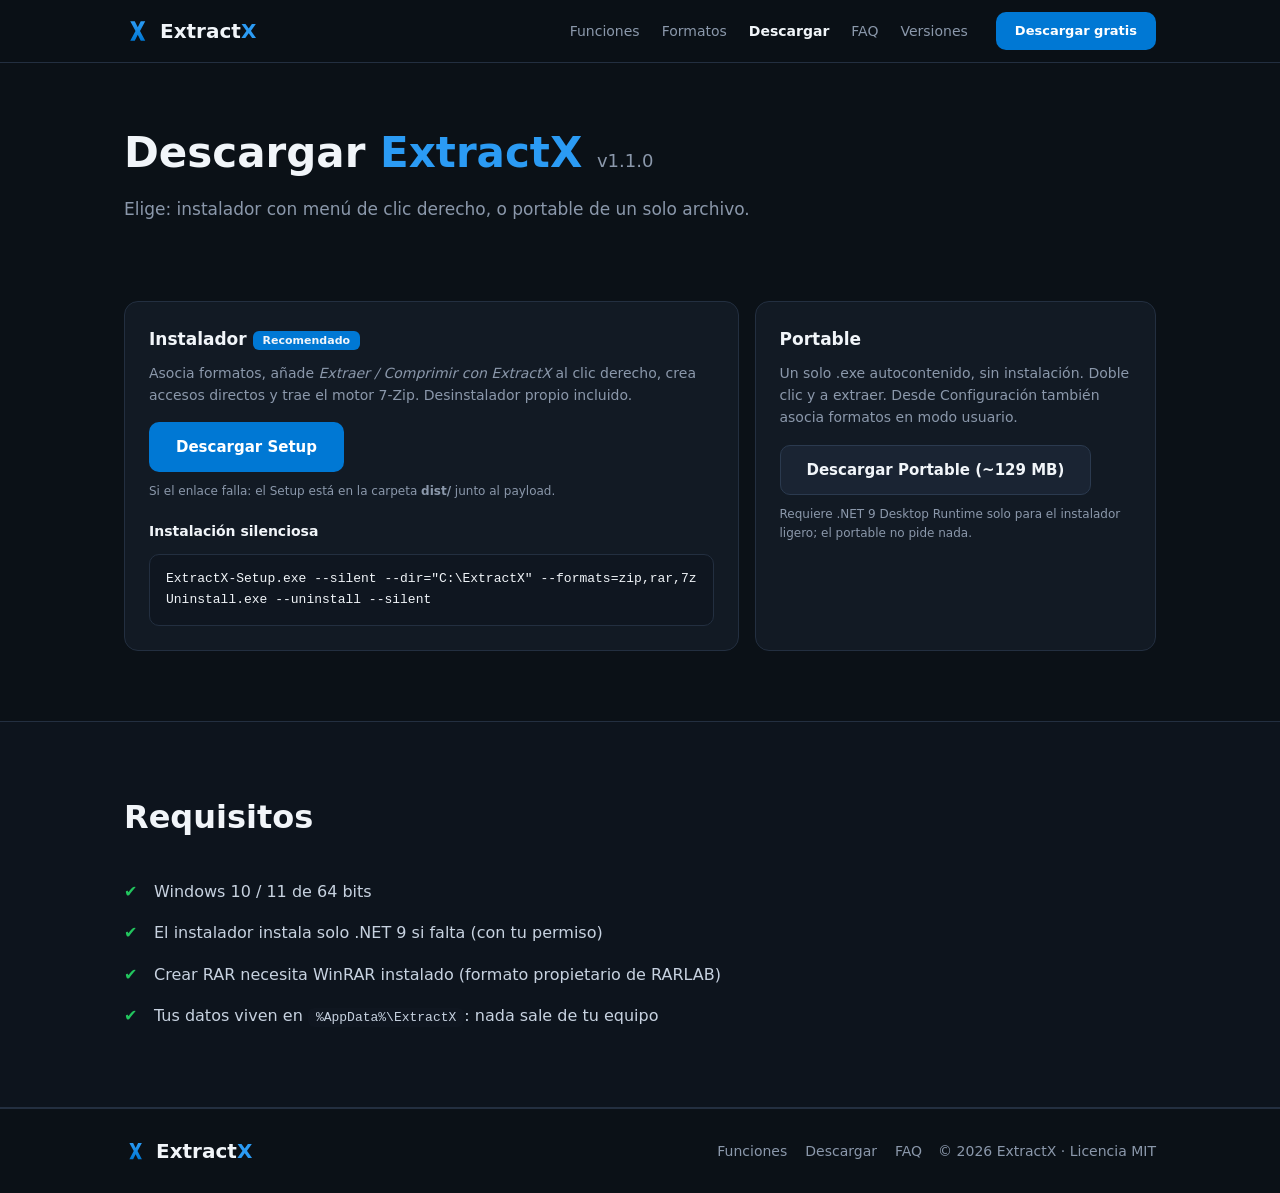
==== docs/pages/descargar.html @ 2b2c5ab9 "ExtractX v1.1.0: app WPF + setup + web" ====
<!DOCTYPE html>
<html lang="es">
<head>
<meta charset="UTF-8">
<meta name="viewport" content="width=device-width, initial-scale=1.0">
<title>Descargar ExtractX — Instalador y portable</title>
<meta name="description" content="Descarga ExtractX: instalador con menú contextual o portable de un solo exe.">
<link rel="icon" href="../assets/favicon.ico">
<link rel="stylesheet" href="../styles.css">
</head>
<body>
<header class="topbar">
  <div class="wrap topbar-in">
    <a class="brand" href="../index.html"><img src="../assets/logo.svg" alt="ExtractX" width="26" height="24"><span>Extract<b>X</b></span></a>
    <button class="nav-toggle" aria-label="Menú">☰</button>
    <nav id="nav">
      <a href="funciones.html">Funciones</a><a href="formatos.html">Formatos</a>
      <a href="descargar.html" class="active">Descargar</a><a href="faq.html">FAQ</a><a href="versiones.html">Versiones</a>
    </nav>
    <a class="btn btn-primary btn-sm" id="dl-top" href="#opciones">Descargar gratis</a>
  </div>
</header>

<section class="page-hero"><div class="wrap">
  <h1>Descargar <span class="accent">ExtractX</span> <small id="latest-ver">v1.1.0</small></h1>
  <p class="lead">Elige: instalador con menú de clic derecho, o portable de un solo archivo.</p>
</div></section>

<section class="section" id="opciones"><div class="wrap">
  <div class="dl-grid">
    <div class="card dl">
      <h3>Instalador <span class="tag">Recomendado</span></h3>
      <p>Asocia formatos, añade <i>Extraer / Comprimir con ExtractX</i> al clic derecho, crea accesos directos y trae el motor 7-Zip. Desinstalador propio incluido.</p>
      <a class="btn btn-primary" id="dl-setup" href="https://github.com/bddjf00-cell/ExtractX/releases/latest/download/ExtractX-Setup.exe">Descargar Setup</a>
      <small>Si el enlace falla: el Setup está en la carpeta <b>dist/</b> junto al payload.</small>
      <h4>Instalación silenciosa</h4>
      <pre><code>ExtractX-Setup.exe --silent --dir="C:\ExtractX" --formats=zip,rar,7z
Uninstall.exe --uninstall --silent</code></pre>
    </div>
    <div class="card dl">
      <h3>Portable</h3>
      <p>Un solo .exe autocontenido, sin instalación. Doble clic y a extraer. Desde Configuración también asocia formatos en modo usuario.</p>
      <a class="btn btn-ghost" id="dl-portable" href="https://github.com/bddjf00-cell/ExtractX/releases/latest/download/ExtractX-v1.1.0.exe">Descargar Portable (~129 MB)</a>
      <small>Requiere .NET 9 Desktop Runtime solo para el instalador ligero; el portable no pide nada.</small>
    </div>
  </div>
</div></section>

<section class="section alt"><div class="wrap">
  <h2>Requisitos</h2>
  <ul class="checklist">
    <li>Windows 10 / 11 de 64 bits</li>
    <li>El instalador instala solo .NET 9 si falta (con tu permiso)</li>
    <li>Crear RAR necesita WinRAR instalado (formato propietario de RARLAB)</li>
    <li>Tus datos viven en <code>%AppData%\ExtractX</code>: nada sale de tu equipo</li>
  </ul>
</div></section>

<footer>
  <div class="wrap foot-in">
    <a class="brand" href="../index.html"><img src="../assets/logo.svg" alt="" width="22" height="20"><span>Extract<b>X</b></span></a>
    <nav class="foot-nav"><a href="funciones.html">Funciones</a><a href="descargar.html">Descargar</a><a href="faq.html">FAQ</a></nav>
    <span>© <span id="year">2026</span> ExtractX · Licencia MIT</span>
  </div>
</footer>
<script src="../app.js"></script>
</body>
</html>
---- docs/styles.css ----
:root {
  --bg: #0b1117; --panel: #0d141d; --card: #121a24; --line: #232f40;
  --text: #f1f5f9; --muted: #8b98ab; --accent: #0078d4; --accent2: #2b9bf4; --green: #22c55e;
}
* { box-sizing: border-box; margin: 0; padding: 0; }
body { background: var(--bg); color: var(--text); font-family: "Segoe UI", system-ui, sans-serif; line-height: 1.6; }
.wrap { max-width: 1080px; margin: 0 auto; padding: 0 24px; }
.accent { color: var(--accent2); }

/* Logo X con CSS puro */
.xlogo { display: inline-block; width: 44px; height: 40px; position: relative; }
.xlogo::before, .xlogo::after {
  content: ""; position: absolute; top: 0; width: 16px; height: 40px;
  background: linear-gradient(180deg, var(--accent2), var(--accent));
  border-radius: 3px;
}
.xlogo::before { left: 2px; transform: skewX(-24deg); }
.xlogo::after { right: 2px; transform: skewX(24deg); }
.xlogo-sm { width: 26px; height: 24px; }
.xlogo-sm::before, .xlogo-sm::after { width: 10px; height: 24px; }

.topbar { position: sticky; top: 0; background: rgba(11,17,23,.9); backdrop-filter: blur(10px); border-bottom: 1px solid var(--line); z-index: 10; }
.topbar-in { display: flex; align-items: center; gap: 28px; height: 62px; }
.brand { display: flex; align-items: center; gap: 10px; color: var(--text); text-decoration: none; font-size: 20px; font-weight: 700; }
.brand b { color: var(--accent2); }
nav { display: flex; gap: 22px; margin-left: auto; }
nav a { color: var(--muted); text-decoration: none; font-size: 14px; }
nav a:hover { color: var(--text); }

.btn { display: inline-block; padding: 12px 26px; border-radius: 10px; font-weight: 600; font-size: 15px; text-decoration: none; cursor: pointer; border: 1px solid transparent; }
.btn-primary { background: var(--accent); color: #fff; }
.btn-primary:hover { background: #1c8adb; }
.btn-ghost { background: #1a2433; color: var(--text); border-color: #2b3a4f; }
.btn-ghost:hover { background: #223145; }
.btn-sm { padding: 8px 18px; font-size: 13px; }

.hero { padding: 70px 0 30px; }
.hero-in { display: grid; grid-template-columns: 1.1fr 1fr; gap: 50px; align-items: center; }
.kicker { color: var(--muted); letter-spacing: 3px; font-size: 12px; margin-bottom: 12px; }
.hero h1 { font-size: 52px; line-height: 1.1; font-weight: 800; }
.hero .sub { color: var(--muted); font-size: 17px; margin: 16px 0 26px; }
.hero-btns { display: flex; gap: 12px; }
.meta { color: var(--muted); font-size: 12px; margin-top: 16px; }

.shot-window { background: var(--panel); border: 1px solid var(--line); border-radius: 16px; overflow: hidden; box-shadow: 0 30px 60px rgba(0,0,0,.5); }
.shot-bar { display: flex; gap: 6px; padding: 12px 16px; border-bottom: 1px solid var(--line); }
.shot-bar span { width: 10px; height: 10px; border-radius: 50%; background: #2b3a4f; }
.shot-body { display: grid; grid-template-columns: 130px 1fr; min-height: 260px; }
.shot-side { border-right: 1px solid var(--line); padding: 16px 12px; display: flex; flex-direction: column; gap: 10px; }
.shot-side i { display: block; height: 22px; border-radius: 6px; background: #1a2433; }
.shot-side i.on { background: #143b66; }
.shot-main { padding: 22px; }
.shot-drop { border: 1px dashed #2b6cb0; border-radius: 12px; padding: 26px; text-align: center; background: #0f1620; }
.shot-x { font-size: 40px; font-weight: 800; color: var(--accent2); }
.shot-drop b { display: block; margin: 6px 0 12px; font-size: 14px; }
.shot-btn { display: inline-block; background: var(--accent); border-radius: 8px; padding: 8px 20px; font-size: 13px; font-weight: 600; }
.shot-row { display: grid; grid-template-columns: 1.3fr 1fr; gap: 10px; margin-top: 12px; }
.shot-row i { display: block; height: 64px; border-radius: 10px; background: var(--card); border: 1px solid var(--line); }

.badges { display: flex; gap: 8px; flex-wrap: wrap; padding-top: 26px; }
.badge { padding: 5px 14px; border-radius: 7px; font-size: 12px; font-weight: 700; }
.b-zip { background: #1d4ed8; } .b-rar { background: #6d28d9; } .b-7z { background: #15803d; }
.b-tar { background: #c2610a; } .b-gz { background: #b91c1c; } .b-iso { background: #3f4753; }
.b-more { background: #1a2433; color: var(--muted); border: 1px solid var(--line); }

.section { padding: 70px 0; }
.section.alt { background: var(--panel); border-top: 1px solid var(--line); border-bottom: 1px solid var(--line); }
.section h2 { font-size: 32px; font-weight: 800; margin-bottom: 28px; }
.grid { display: grid; grid-template-columns: repeat(3, 1fr); gap: 16px; }
.card { background: var(--card); border: 1px solid var(--line); border-radius: 14px; padding: 24px; }
.card h3 { font-size: 17px; margin-bottom: 8px; }
.card p { color: var(--muted); font-size: 14px; }
.tag { background: var(--accent); font-size: 11px; padding: 3px 10px; border-radius: 6px; vertical-align: middle; }

.formats { display: grid; grid-template-columns: repeat(4, 1fr); gap: 12px; }
.formats div { background: var(--card); border: 1px solid var(--line); border-radius: 12px; padding: 18px; }
.formats b { display: block; font-size: 18px; }
.formats span { color: var(--muted); font-size: 13px; }

.dl-grid { display: grid; grid-template-columns: 1fr 1fr; gap: 16px; }
.dl .btn { margin-top: 16px; }
.dl small { display: block; color: var(--muted); margin-top: 10px; font-size: 12px; }

details { background: var(--card); border: 1px solid var(--line); border-radius: 12px; padding: 18px 22px; margin-bottom: 12px; }
summary { cursor: pointer; font-weight: 600; }
details p { color: var(--muted); margin-top: 8px; font-size: 14px; }
code { background: #0f1620; padding: 2px 8px; border-radius: 6px; font-size: 13px; }

.brand img { display: block; }
nav a.active { color: var(--text); font-weight: 600; }
.nav-toggle { display: none; background: none; border: 1px solid var(--line); color: var(--text); border-radius: 8px; padding: 6px 12px; font-size: 16px; cursor: pointer; margin-left: auto; }

.page-hero { padding: 56px 0 8px; }
.page-hero h1 { font-size: 42px; font-weight: 800; }
.page-hero h1 small { font-size: 18px; color: var(--muted); font-weight: 400; }
.lead { color: var(--muted); font-size: 17px; margin-top: 10px; }
.narrow { max-width: 760px; }
.more { margin-top: 22px; }
.more a { color: var(--accent2); text-decoration: none; margin-right: 18px; }
.more a:hover { text-decoration: underline; }

.checklist { list-style: none; }
.checklist li { padding: 8px 0 8px 30px; position: relative; color: #c7d2e0; }
.checklist li::before { content: "✔"; position: absolute; left: 0; color: var(--green); font-weight: 700; }

.ftable { width: 100%; border-collapse: collapse; background: var(--card); border: 1px solid var(--line); border-radius: 14px; overflow: hidden; font-size: 14px; }
.ftable th, .ftable td { padding: 14px 16px; text-align: left; border-bottom: 1px solid var(--line); }
.ftable th { color: var(--muted); font-size: 12px; text-transform: uppercase; letter-spacing: 1px; }
.ftable tr:last-child td { border-bottom: none; }
.ftable .yes { color: var(--green); font-weight: 700; }
.ftable td:last-child { color: var(--muted); }

pre { background: #0f1620; border: 1px solid var(--line); border-radius: 10px; padding: 14px 16px; margin-top: 12px; overflow-x: auto; }
pre code { background: none; padding: 0; }
.dl h4 { margin-top: 18px; font-size: 14px; }

.reveal { opacity: 0; transform: translateY(18px); transition: opacity .6s ease, transform .6s ease; }
.reveal.in { opacity: 1; transform: none; }

.hero-shot img { width: 100%; height: auto; border-radius: 16px; box-shadow: 0 30px 60px rgba(0,0,0,.5); }

footer { border-top: 1px solid var(--line); padding: 26px 0; color: var(--muted); font-size: 14px; }
.foot-in { display: flex; justify-content: space-between; align-items: center; gap: 16px; flex-wrap: wrap; }
.foot-in small { color: var(--muted); font-weight: 400; }
.foot-nav { display: flex; gap: 18px; }
.foot-nav a { color: var(--muted); text-decoration: none; }
.foot-nav a:hover { color: var(--text); }

@media (max-width: 860px) {
  .hero-in, .grid, .dl-grid, .formats { grid-template-columns: 1fr; }
  .hero h1 { font-size: 36px; }
  .page-hero h1 { font-size: 30px; }
  .nav-toggle { display: block; }
  nav#nav { display: none; position: absolute; top: 62px; left: 0; right: 0; background: var(--panel); border-bottom: 1px solid var(--line); flex-direction: column; padding: 12px 24px 18px; gap: 12px; margin: 0; }
  nav#nav.open { display: flex; }
  .topbar-in { gap: 14px; }
  .topbar .btn { margin-left: 0; }
  .ftable { font-size: 12px; }
  .ftable th, .ftable td { padding: 10px; }
}
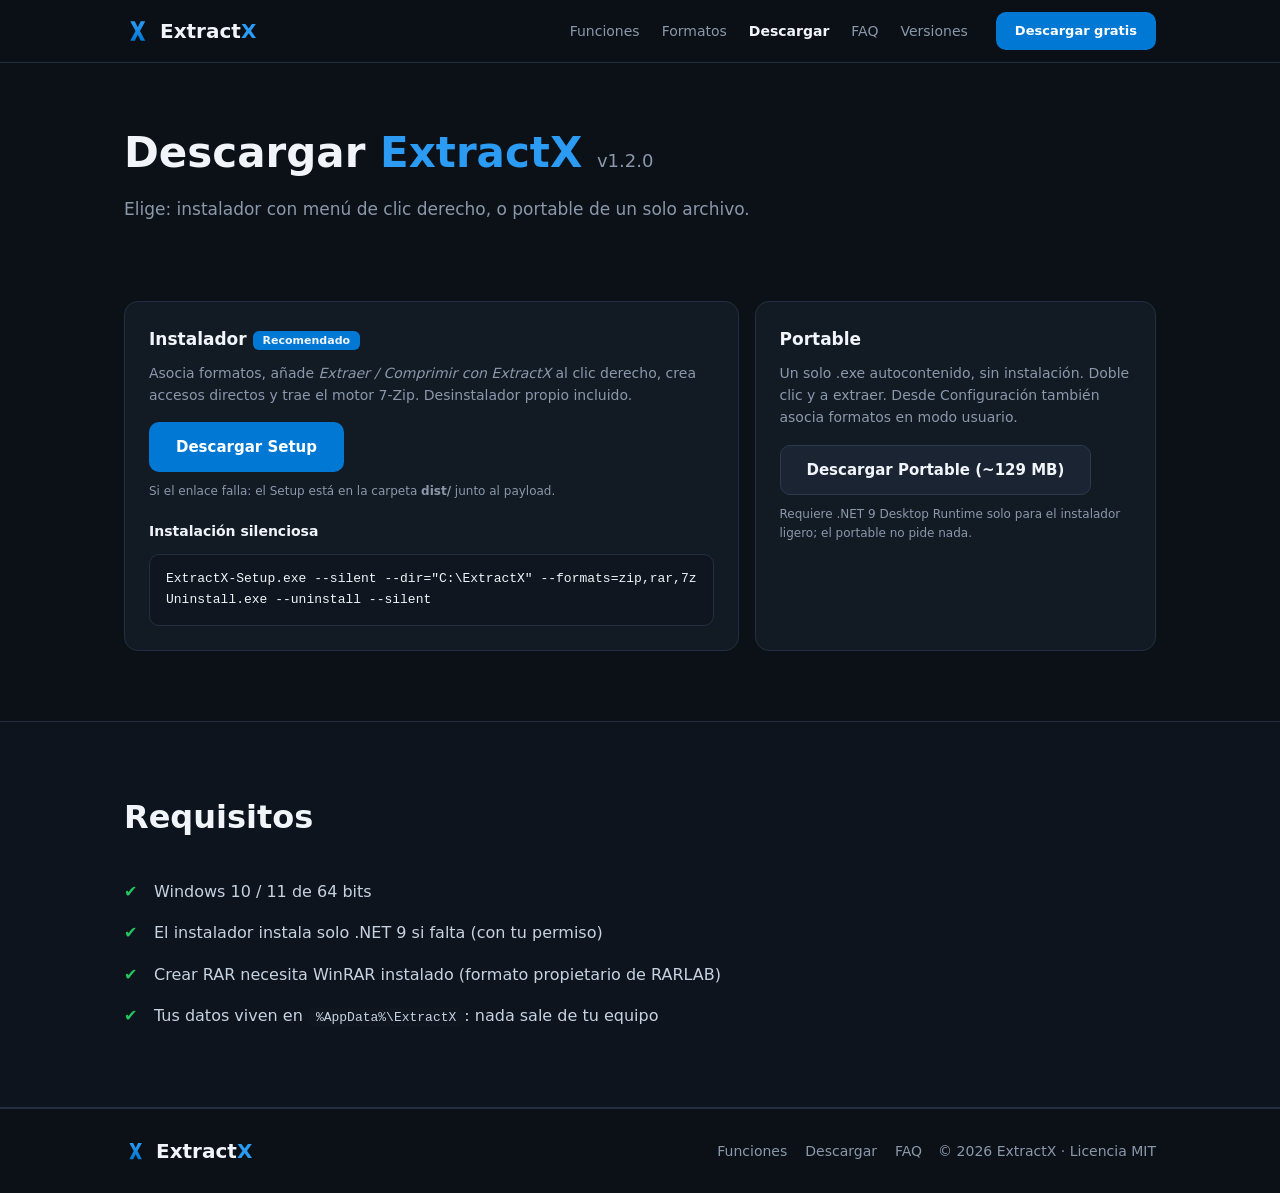
==== commit 8ba92821: "v1.2.0: icono nuevo, explorador, setup elevado" ====
--- a/docs/pages/descargar.html
+++ b/docs/pages/descargar.html
@@ -22,7 +22,7 @@
 </header>
 
 <section class="page-hero"><div class="wrap">
-  <h1>Descargar <span class="accent">ExtractX</span> <small id="latest-ver">v1.1.0</small></h1>
+  <h1>Descargar <span class="accent">ExtractX</span> <small id="latest-ver">v1.2.0</small></h1>
   <p class="lead">Elige: instalador con menú de clic derecho, o portable de un solo archivo.</p>
 </div></section>
 
@@ -40,7 +40,7 @@
     <div class="card dl">
       <h3>Portable</h3>
       <p>Un solo .exe autocontenido, sin instalación. Doble clic y a extraer. Desde Configuración también asocia formatos en modo usuario.</p>
-      <a class="btn btn-ghost" id="dl-portable" href="https://github.com/bddjf00-cell/ExtractX/releases/latest/download/ExtractX-v1.1.0.exe">Descargar Portable (~129 MB)</a>
+      <a class="btn btn-ghost" id="dl-portable" href="https://github.com/bddjf00-cell/ExtractX/releases/latest/download/ExtractX-v1.2.0.exe">Descargar Portable (~129 MB)</a>
       <small>Requiere .NET 9 Desktop Runtime solo para el instalador ligero; el portable no pide nada.</small>
     </div>
   </div>
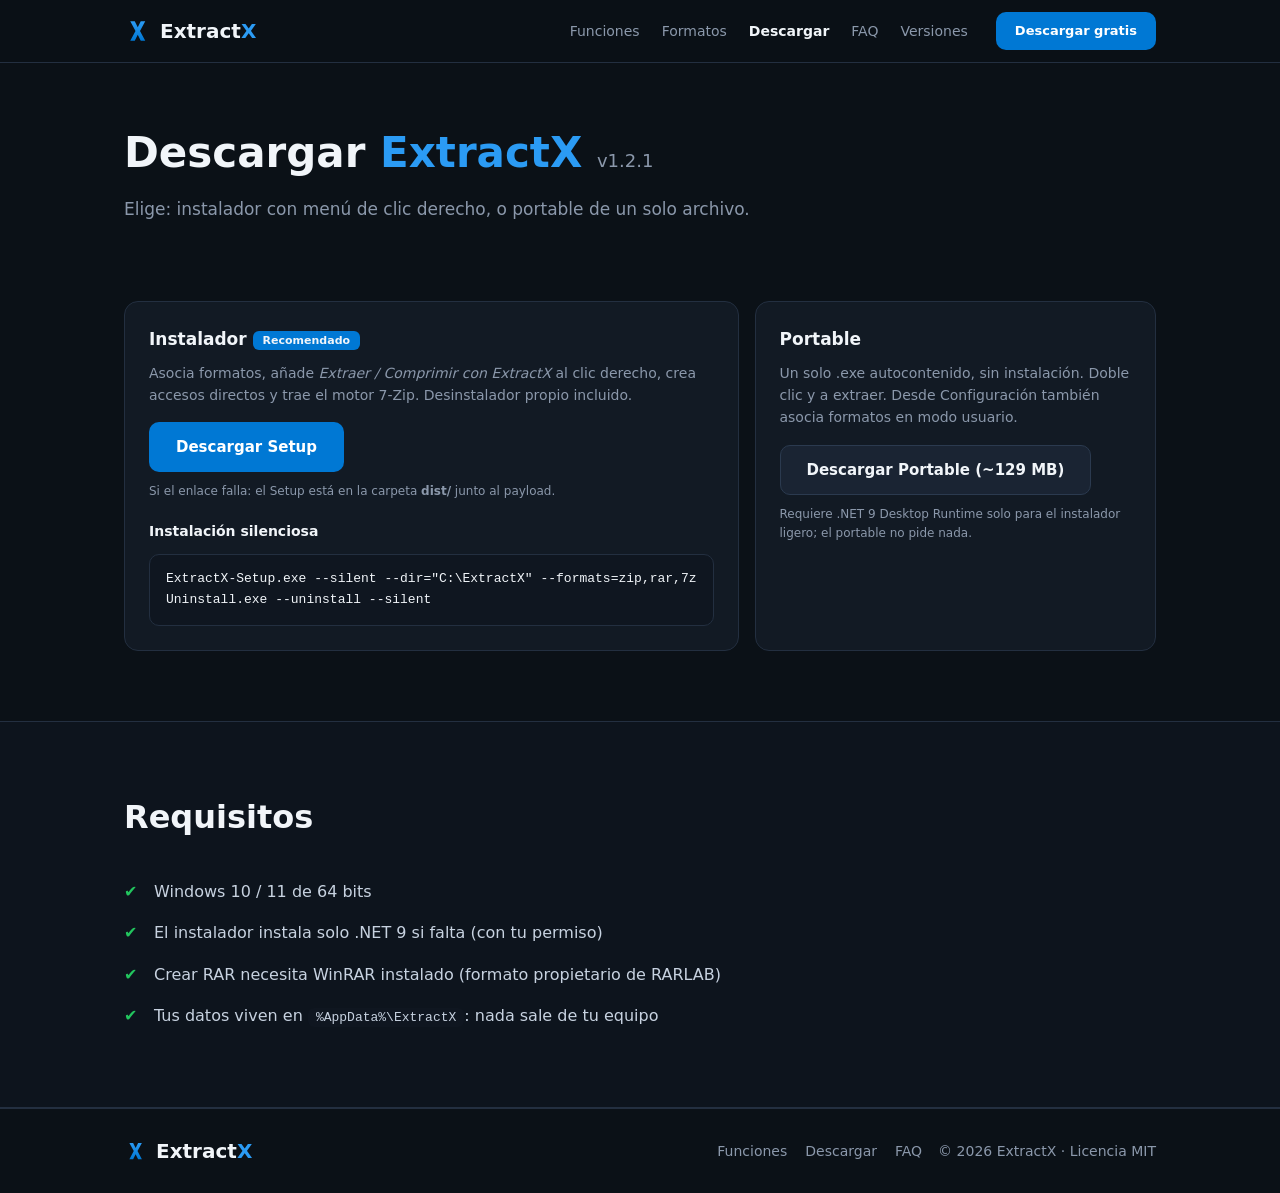
==== commit 404b3037: "v1.2.1: gestor WinRAR, eliminar/convertir, setup auto-descarga" ====
--- a/docs/pages/descargar.html
+++ b/docs/pages/descargar.html
@@ -22,7 +22,7 @@
 </header>
 
 <section class="page-hero"><div class="wrap">
-  <h1>Descargar <span class="accent">ExtractX</span> <small id="latest-ver">v1.2.0</small></h1>
+  <h1>Descargar <span class="accent">ExtractX</span> <small id="latest-ver">v1.2.1</small></h1>
   <p class="lead">Elige: instalador con menú de clic derecho, o portable de un solo archivo.</p>
 </div></section>
 
@@ -40,7 +40,7 @@
     <div class="card dl">
       <h3>Portable</h3>
       <p>Un solo .exe autocontenido, sin instalación. Doble clic y a extraer. Desde Configuración también asocia formatos en modo usuario.</p>
-      <a class="btn btn-ghost" id="dl-portable" href="https://github.com/bddjf00-cell/ExtractX/releases/latest/download/ExtractX-v1.2.0.exe">Descargar Portable (~129 MB)</a>
+      <a class="btn btn-ghost" id="dl-portable" href="https://github.com/bddjf00-cell/ExtractX/releases/latest/download/ExtractX-v1.2.1.exe">Descargar Portable (~129 MB)</a>
       <small>Requiere .NET 9 Desktop Runtime solo para el instalador ligero; el portable no pide nada.</small>
     </div>
   </div>
